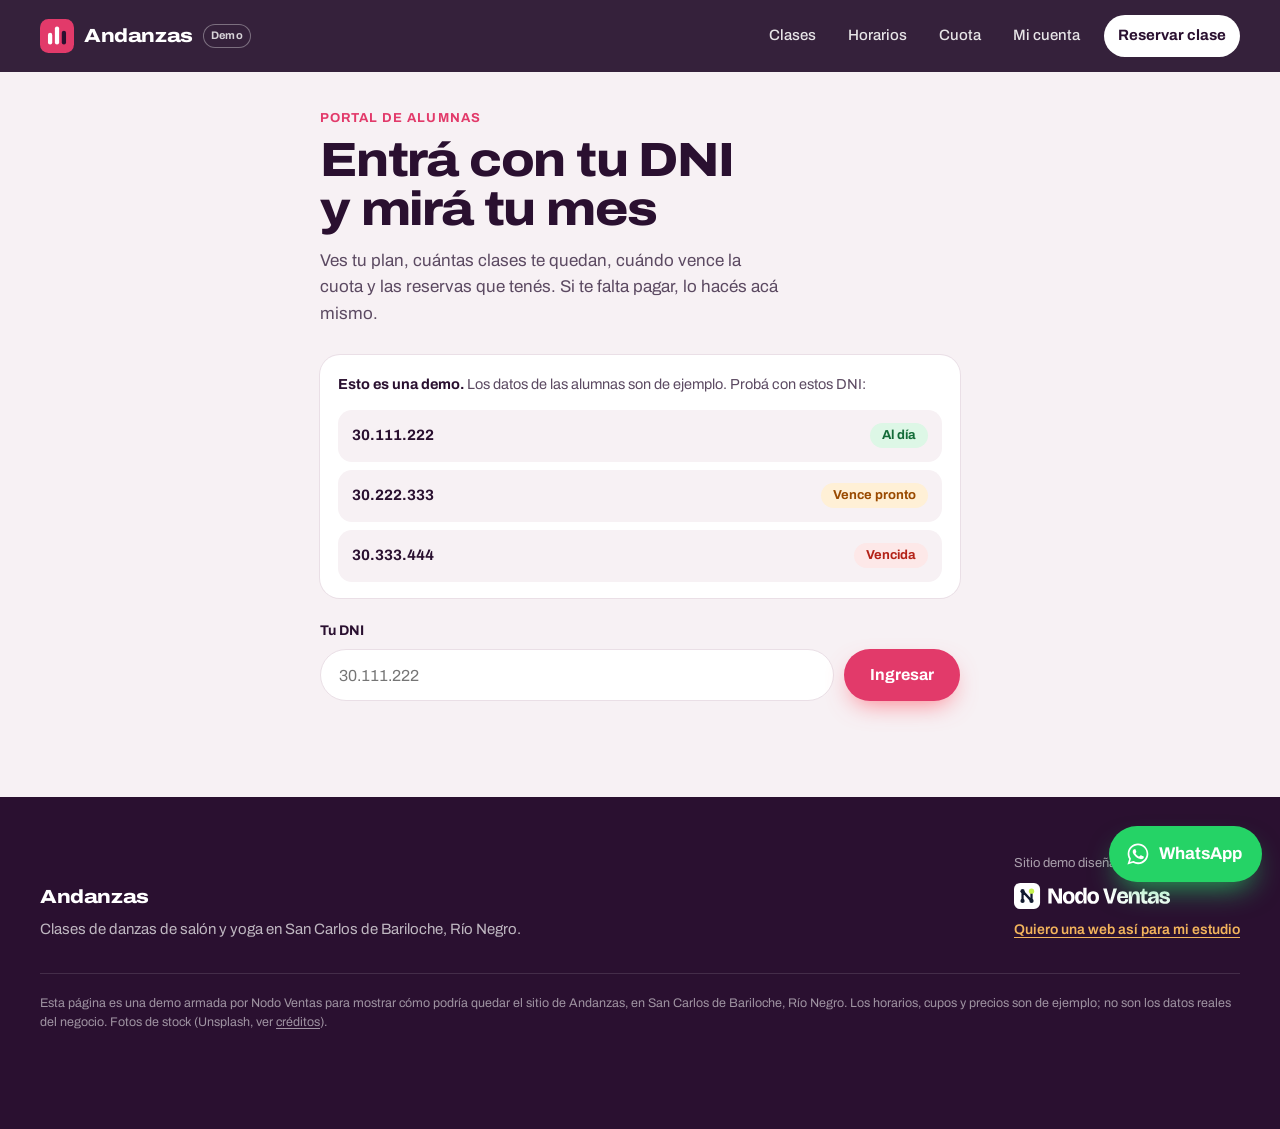
==== mi-cuenta/index.html @ 7ca219e8 "Demo personalizada de Nodo Ventas: demo-andanzas-bariloche" ====
<!DOCTYPE html>
<html lang="es-AR">
<head>
  <meta charset="utf-8">
  <meta name="viewport" content="width=device-width, initial-scale=1, viewport-fit=cover">
  <title>Portal de alumnas · Andanzas</title>
  <meta name="description" content="Entrá con tu DNI y mirá tu plan, cuántas clases te quedan, cuándo vence la cuota y tus reservas. Sitio demo creado por Nodo Ventas.">
  <meta name="robots" content="noindex, nofollow">
  <meta name="theme-color" content="#2A1030">
  <link rel="icon" href="../favicon.svg" type="image/svg+xml">
  <link rel="preconnect" href="https://fonts.googleapis.com">
  <link rel="preconnect" href="https://fonts.gstatic.com" crossorigin>
  <link href="https://fonts.googleapis.com/css2?family=Archivo:wdth,wght@62..125,400..900&display=swap" rel="stylesheet">
  <link rel="stylesheet" href="../styles.css">
  <link rel="stylesheet" href="portal.css">
</head>
<body class="subpage">
  <a class="skip" href="#contenido">Saltar al contenido</a>

  <header class="site-header solid" id="top">
    <div class="wrap header-inner">
      <a class="brand" href="../" aria-label="Andanzas, inicio">
        <svg class="brand-mark" viewBox="0 0 64 64" aria-hidden="true"><rect width="64" height="64" rx="16" fill="#E23A6A"/><rect x="15" y="26" width="8" height="22" rx="4" fill="#fff"/><rect x="28" y="14" width="8" height="34" rx="4" fill="#fff"/><rect x="41" y="22" width="8" height="26" rx="4" fill="#2A1030"/></svg>
        <span class="brand-name">Andanzas</span>
      </a>
      <a class="demo-tag" href="../oferta/" title="Sitio demo hecho por Nodo Ventas">Demo</a>
      <button class="menu-btn" type="button" aria-expanded="false" aria-controls="nav" aria-label="Abrir menú"><span></span><span></span></button>
      <nav class="nav" id="nav">
        <a href="../#clases">Clases</a>
        <a href="../#horarios">Horarios</a>
        <a href="../#cuota">Cuota</a>
        <a href="./" aria-current="page">Mi cuenta</a>
        <a class="nav-cta" href="../#horarios">Reservar clase</a>
      </nav>
    </div>
  </header>

  <main id="contenido" class="portal">
    <div class="wrap portal-wrap">
      <p class="portal-kicker">Portal de alumnas</p>
      <h1>Entrá con tu DNI y mirá tu mes</h1>
      <p class="portal-lead">Ves tu plan, cuántas clases te quedan, cuándo vence la cuota y las reservas que tenés. Si te falta pagar, lo hacés acá mismo.</p>

      <aside class="demo-banner" aria-label="Datos de la demo">
        <p><strong>Esto es una demo.</strong> Los datos de las alumnas son de ejemplo. Probá con estos DNI:</p>
        <div class="dni-hints">
          <button type="button" class="hint" data-dni="30111222">30.111.222 <span class="badge badge-ok">Al día</span></button>
          <button type="button" class="hint" data-dni="30222333">30.222.333 <span class="badge badge-pend">Vence pronto</span></button>
          <button type="button" class="hint" data-dni="30333444">30.333.444 <span class="badge badge-late">Vencida</span></button>
        </div>
      </aside>

      <form id="login-form" class="dni-form">
        <label for="dni">Tu DNI</label>
        <div class="dni-row">
          <input id="dni" name="dni" inputmode="numeric" autocomplete="off" required placeholder="30.111.222" aria-describedby="dni-error">
          <button class="btn btn-coral" type="submit">Ingresar</button>
        </div>
        <p class="form-error" id="dni-error" hidden>No encontramos ese DNI. En la demo usá uno de los tres de arriba.</p>
      </form>

      <section id="account-panel" class="account portal-account" hidden aria-live="polite"></section>
    </div>
  </main>

  <footer class="site-footer">
    <div class="wrap footer-grid">
      <div class="footer-brand">
        <span class="brand-name">Andanzas</span>
        <p>Clases de danzas de salón y yoga en San Carlos de Bariloche, Río Negro.</p>
      </div>
      <div class="made-by">
        <span>Sitio demo diseñado por</span>
        <a href="../oferta/" aria-label="Nodo Ventas, ver la oferta"><img src="../img/nodo/nodo-ventas-logo-blanco.svg" alt="Nodo Ventas" width="150" height="25"></a>
        <a class="made-link" href="../oferta/">Quiero una web así para mi estudio</a>
      </div>
    </div>
    <p class="wrap legal">Esta página es una demo armada por Nodo Ventas para mostrar cómo podría quedar el sitio de Andanzas, en San Carlos de Bariloche, Río Negro. Los horarios, cupos y precios son de ejemplo; no son los datos reales del negocio. Fotos de stock (Unsplash, ver <a href="../CREDITS.md">créditos</a>).</p>
  </footer>

  <a class="wa-float" href="https://wa.me/5491100000000?text=Hola%21%20Quiero%20reservar%20una%20clase%20de%20prueba" target="_blank" rel="noopener" aria-label="Escribir por WhatsApp">
    <svg viewBox="0 0 32 32" aria-hidden="true"><path fill="currentColor" d="M16 3C9 3 3.3 8.6 3.3 15.6c0 2.4.7 4.7 1.9 6.7L3 29l6.9-2.1c1.9 1 4 1.6 6.1 1.6 7 0 12.7-5.6 12.7-12.6S23 3 16 3zm0 23.2c-1.9 0-3.8-.5-5.4-1.5l-.4-.2-4.1 1.2 1.2-4-.3-.4a10.4 10.4 0 0 1-1.6-5.6C5.4 9.9 10.1 5.3 16 5.3s10.6 4.6 10.6 10.3S21.9 26.2 16 26.2zm5.8-7.7c-.3-.2-1.9-.9-2.2-1-.3-.1-.5-.2-.7.2-.2.3-.8 1-1 1.2-.2.2-.4.2-.7.1-.3-.2-1.3-.5-2.5-1.6-.9-.8-1.6-1.8-1.7-2.1-.2-.3 0-.5.1-.6l.5-.6c.2-.2.2-.3.3-.6.1-.2 0-.4 0-.6l-1-2.4c-.3-.6-.5-.5-.7-.5h-.6c-.2 0-.6.1-.9.4-.3.3-1.2 1.1-1.2 2.7s1.2 3.2 1.4 3.4c.2.2 2.4 3.6 5.8 5 2.9 1.1 3.4.9 4 .8.6-.1 1.9-.8 2.2-1.5.3-.8.3-1.4.2-1.5-.1-.2-.3-.3-.6-.4z"/></svg>
    <span>WhatsApp</span>
  </a>

  <div class="modal" id="modal-pago" hidden>
    <div class="sheet" role="dialog" aria-modal="true" aria-labelledby="pago-titulo">
      <button class="sheet-x" type="button" data-close aria-label="Cerrar">×</button>
      <div id="pago-form">
        <h2 id="pago-titulo">Cuota de noviembre</h2>
        <p class="pay-amount">$18.000</p>
        <p class="class-resume" id="pago-resumen">Plan 8 clases · Andanzas</p>
        <fieldset class="pay-methods">
          <legend>Medio de pago</legend>
          <label><input type="radio" name="pm" checked> Dinero en cuenta de Mercado Pago</label>
          <label><input type="radio" name="pm"> Tarjeta de débito o crédito</label>
        </fieldset>
        <button class="btn btn-mp btn-block" type="button" id="btn-pagar">Pagar $18.000</button>
        <p class="fine-print">Simulación de demo: no se abre un checkout real ni se cobra nada.</p>
      </div>
      <div id="pago-ok" hidden>
        <div class="ok-head">
          <span class="ok-check" aria-hidden="true"><svg viewBox="0 0 24 24"><path d="M5 12.5l4.2 4.2L19 7" fill="none" stroke="currentColor" stroke-width="2.6" stroke-linecap="round" stroke-linejoin="round"/></svg></span>
          <div><h2>Pago aprobado</h2><p class="class-resume">La cuota quedó acreditada en tu cuenta.</p></div>
        </div>
        <button class="btn btn-ink btn-block" type="button" data-close>Volver</button>
      </div>
    </div>
  </div>

  <script src="portal.js"></script>
</body>
</html>
---- styles.css ----
:root {
  --plum: #2A1030;
  --plum-2: #3D1848;
  --coral: #E23A6A;
  --coral-ink: #C41F52;
  --amber: #F3B45C;
  --paper: #FFFFFF;
  --mist: #F7F1F4;
  --ink: #2A1030;
  --ink-soft: #5C4A62;
  --line: #EADFE6;
  --mp: #009EE3;
  --wa: #25D366;
  --font: "Archivo", "Helvetica Neue", Arial, sans-serif;
  --max: 1200px;
  --ease: cubic-bezier(.16, 1, .3, 1);
}
*, *::before, *::after { box-sizing: border-box; }
html { scroll-behavior: smooth; -webkit-text-size-adjust: 100%; }
@media (prefers-reduced-motion: reduce) { html { scroll-behavior: auto; } *, *::before, *::after { animation: none !important; transition: none !important; } }
body { margin: 0; background: var(--paper); color: var(--ink); font-family: var(--font); font-size: 17px; line-height: 1.55; -webkit-font-smoothing: antialiased; font-variation-settings: "wdth" 100; }
::selection { background: var(--coral); color: #fff; }
img { max-width: 100%; display: block; }
a { color: inherit; text-underline-offset: .18em; }
button, input { font: inherit; color: inherit; }
button { cursor: pointer; }
:focus-visible { outline: 3px solid var(--amber); outline-offset: 3px; border-radius: 6px; }
h1, h2, h3 { margin: 0; line-height: 1.02; letter-spacing: -0.025em; font-weight: 800; font-stretch: 112%; font-variation-settings: "wdth" 112; text-wrap: balance; }
p { margin: 0; }
.wrap { width: min(var(--max), calc(100% - 40px)); margin-inline: auto; }
.skip { position: absolute; left: 12px; top: -48px; z-index: 100; background: var(--amber); color: var(--ink); padding: 8px 12px; border-radius: 8px; }
.skip:focus { top: 12px; }

/* header */
.site-header { position: fixed; inset: 0 0 auto; z-index: 40; color: #fff; transition: background .4s var(--ease), box-shadow .4s var(--ease); }
.site-header.solid { background: rgba(36, 16, 43, .92); backdrop-filter: saturate(1.4) blur(14px); box-shadow: 0 1px 0 rgba(255,255,255,.08); }
.header-inner { display: flex; align-items: center; justify-content: space-between; min-height: 72px; gap: 16px; }
.brand { display: inline-flex; align-items: center; gap: 10px; text-decoration: none; }
.brand-mark { width: 34px; height: 34px; }
.brand-name { font-weight: 800; font-size: 19px; letter-spacing: -0.02em; font-variation-settings: "wdth" 118; }
.nav { display: flex; align-items: center; gap: 4px; }
.nav a { text-decoration: none; font-size: 15px; font-weight: 500; padding: 9px 14px; border-radius: 999px; opacity: .88; transition: background .2s, opacity .2s; }
.nav a:hover { opacity: 1; background: rgba(255,255,255,.1); }
.nav .nav-cta { background: #fff; color: var(--plum); font-weight: 700; opacity: 1; margin-left: 6px; }
.nav .nav-cta:hover { background: var(--amber); }
.menu-btn { display: none; width: 44px; height: 44px; border: 0; border-radius: 12px; background: rgba(255,255,255,.12); position: relative; }
.menu-btn span { position: absolute; left: 13px; right: 13px; height: 2px; background: #fff; border-radius: 2px; transition: transform .3s var(--ease); }
.menu-btn span:first-child { top: 17px; } .menu-btn span:last-child { top: 25px; }
.menu-btn[aria-expanded="true"] span:first-child { transform: translateY(4px) rotate(45deg); }
.menu-btn[aria-expanded="true"] span:last-child { transform: translateY(-4px) rotate(-45deg); }
@media (max-width: 860px) {
  .menu-btn { display: block; }
  .nav { position: absolute; top: 72px; left: 12px; right: 12px; flex-direction: column; align-items: stretch; padding: 10px; border-radius: 18px; background: var(--plum); box-shadow: 0 24px 48px rgba(0,0,0,.35); opacity: 0; transform: translateY(-8px); pointer-events: none; transition: opacity .25s var(--ease), transform .25s var(--ease); }
  .nav.open { opacity: 1; transform: none; pointer-events: auto; }
  .nav a { padding: 14px 16px; font-size: 17px; }
  .nav .nav-cta { margin: 6px 0 0; text-align: center; }
}

/* buttons */
.btn { display: inline-flex; align-items: center; justify-content: center; gap: 8px; min-height: 52px; padding: 0 26px; border-radius: 999px; border: 0; font-weight: 700; font-size: 16px; text-decoration: none; transition: transform .2s var(--ease), background .2s, box-shadow .2s; }
.btn:active { transform: scale(.97); }
.btn-coral { background: var(--coral); color: #fff; box-shadow: 0 10px 24px -8px rgba(255,77,94,.7); }
.btn-coral:hover { background: var(--coral-ink); }
.btn-glass { background: rgba(255,255,255,.14); color: #fff; backdrop-filter: blur(8px); box-shadow: inset 0 0 0 1px rgba(255,255,255,.35); }
.btn-glass:hover { background: rgba(255,255,255,.24); }
.btn-ink { background: var(--plum); color: #fff; }
.btn-ink:hover { background: var(--plum-2); }
.btn-mp { background: var(--mp); color: #fff; }
.btn-mp:hover { background: #0088c4; }
.btn-ghost { background: transparent; box-shadow: inset 0 0 0 1.5px var(--line); color: var(--ink); }
.btn-block { width: 100%; }
.btn[disabled] { opacity: .45; cursor: not-allowed; box-shadow: none; }

/* hero */
.hero { position: relative; min-height: 100svh; display: flex; align-items: flex-end; color: #fff; overflow: hidden; background: var(--plum); }
.hero-img { position: absolute; inset: 0; width: 100%; height: 100%; object-fit: cover; object-position: 62% 30%; transform: scale(1.06); animation: settle 1.8s var(--ease) forwards; }
.hero-shade { position: absolute; inset: 0; background: linear-gradient(180deg, rgba(42, 16, 48,.55) 0%, rgba(42, 16, 48,0) 28%, rgba(42, 16, 48,.2) 50%, rgba(42, 16, 48,.94) 100%), linear-gradient(90deg, rgba(42, 16, 48,.7) 0%, rgba(42, 16, 48,0) 65%); }
.hero-inner { position: relative; padding: 96px 0 64px; display: grid; grid-template-columns: 1.15fr minmax(260px, 360px); gap: 40px; align-items: end; width: 100%; }
.hero-video { width: min(100%, 360px); aspect-ratio: 9 / 16; justify-self: end; border-radius: 22px; overflow: hidden; background: #000; box-shadow: 0 28px 60px -18px rgba(0,0,0,.7), 0 0 0 1px rgba(255,255,255,.14); }
.hero-video video { width: 100%; height: 100%; display: block; object-fit: contain; background: #000; }
.hero-copy { min-width: 0; }
.hero-title { font-size: clamp(50px, 9vw, 124px); line-height: .9; letter-spacing: -0.035em; font-weight: 900; font-variation-settings: "wdth" 125; max-width: 11ch; }
.hero-title span { display: inline-block; opacity: 0; transform: translateY(.35em); animation: rise .9s var(--ease) forwards; }
.hero-title span:nth-child(2) { animation-delay: .12s; }
.hero-title span:nth-child(3) { animation-delay: .24s; color: var(--amber); }
.hero-lead { max-width: 46ch; margin-top: 26px; font-size: clamp(17px, 1.6vw, 20px); color: rgba(255,255,255,.86); }
.hero-actions { display: flex; flex-wrap: wrap; gap: 12px; margin-top: 30px; }
.hero-meta { display: flex; align-items: center; gap: 10px; margin-top: 28px; font-size: 14px; color: rgba(255,255,255,.75); }
.live-dot { width: 9px; height: 9px; border-radius: 50%; background: #3BE07A; box-shadow: 0 0 0 0 rgba(59,224,122,.6); animation: pulse 2s infinite; }
@keyframes settle { to { transform: scale(1); } }
@keyframes rise { to { opacity: 1; transform: none; } }
@keyframes pulse { 70% { box-shadow: 0 0 0 10px rgba(59,224,122,0); } 100% { box-shadow: 0 0 0 0 rgba(59,224,122,0); } }

/* sections */
section { scroll-margin-top: 72px; }
.section-head { display: grid; grid-template-columns: 1.1fr 1fr; gap: 24px 64px; align-items: end; margin-bottom: 40px; }
.section-head h2 { font-size: clamp(36px, 5vw, 64px); }
.section-head p { color: var(--ink-soft); max-width: 48ch; }
@media (max-width: 860px) { .section-head { grid-template-columns: 1fr; margin-bottom: 28px; } }

.clases { padding: 104px 0 88px; }
.rail { display: grid; grid-auto-flow: column; grid-auto-columns: minmax(280px, 31%); gap: 18px; overflow-x: auto; scroll-snap-type: x mandatory; padding: 4px max(20px, calc((100% - var(--max)) / 2)) 24px; scroll-padding-inline: max(20px, calc((100% - var(--max)) / 2)); scrollbar-width: thin; scrollbar-color: var(--coral) var(--mist); }
.rail::-webkit-scrollbar { height: 6px; } .rail::-webkit-scrollbar-thumb { background: var(--coral); border-radius: 6px; } .rail::-webkit-scrollbar-track { background: var(--mist); }
@media (max-width: 860px) { .rail { grid-auto-columns: 78%; } }
.class-tile { position: relative; scroll-snap-align: start; border-radius: 22px; overflow: hidden; aspect-ratio: 4 / 5; background: var(--plum); color: #fff; isolation: isolate; }
.class-tile img { position: absolute; inset: 0; width: 100%; height: 100%; object-fit: cover; transition: transform .8s var(--ease); z-index: -1; }
.class-tile::after { content: ""; position: absolute; inset: 0; z-index: -1; background: linear-gradient(180deg, rgba(42, 16, 48,0) 40%, rgba(42, 16, 48,.92) 100%); }
.class-tile:hover img { transform: scale(1.05); }
.tile-copy { position: absolute; inset: auto 0 0; padding: 22px; }
.tile-copy h3 { font-size: 28px; }
.tile-copy p { margin-top: 6px; color: rgba(255,255,255,.85); font-size: 15px; }
.tile-meta { display: inline-block; margin-top: 12px; font-size: 13px; font-weight: 600; color: var(--amber); }

/* horarios */
.horarios { padding: 96px 0; background: var(--mist); }
.days { display: flex; gap: 8px; overflow-x: auto; padding-bottom: 6px; margin-bottom: 22px; scrollbar-width: none; }
.days::-webkit-scrollbar { display: none; }
.day { flex: 0 0 auto; min-width: 82px; padding: 12px 16px; border-radius: 16px; border: 0; background: #fff; color: var(--ink); text-align: left; box-shadow: inset 0 0 0 1px var(--line); transition: background .2s, color .2s; }
.day b { display: block; font-size: 17px; }
.day small { color: var(--ink-soft); font-size: 13px; }
.day[aria-selected="true"] { background: var(--plum); color: #fff; box-shadow: none; }
.day[aria-selected="true"] small { color: rgba(255,255,255,.7); }
.schedule { display: grid; gap: 12px; }
.slot { display: grid; grid-template-columns: 76px 96px 1fr auto; align-items: center; gap: 20px; padding: 14px 16px 14px 20px; border-radius: 20px; background: #fff; box-shadow: 0 1px 2px rgba(42, 16, 48,.06); animation: rise .5s var(--ease) both; opacity: 0; transform: translateY(8px); }
.slot:nth-child(2) { animation-delay: .05s; } .slot:nth-child(3) { animation-delay: .1s; }
.slot-time { font-size: 24px; font-weight: 800; font-variant-numeric: tabular-nums; letter-spacing: -0.02em; }
.slot-time small { display: block; font-size: 13px; font-weight: 500; color: var(--ink-soft); }
.slot img { width: 96px; height: 72px; object-fit: cover; border-radius: 12px; }
.slot h3 { font-size: 20px; letter-spacing: -0.015em; font-variation-settings: "wdth" 105; }
.slot-sub { color: var(--ink-soft); font-size: 14px; margin-top: 2px; }
.spots { display: flex; align-items: center; gap: 10px; margin-top: 8px; font-size: 13px; font-weight: 600; }
.bar { width: 110px; height: 6px; border-radius: 6px; background: var(--line); overflow: hidden; }
.bar i { display: block; height: 100%; background: var(--coral); border-radius: 6px; }
.spots.ok { color: #1F8A4C; } .spots.ok .bar i { background: #2EB866; }
.spots.warn { color: #C2410C; } .spots.warn .bar i { background: var(--amber); }
.spots.full { color: var(--ink-soft); }
.slot .btn { min-height: 46px; padding: 0 20px; font-size: 15px; }
@media (max-width: 720px) {
  .slot { grid-template-columns: 64px 1fr; grid-template-areas: "time info" "btn btn"; gap: 12px 14px; padding: 16px; }
  .slot img { display: none; }
  .slot-time { grid-area: time; font-size: 21px; }
  .slot-info { grid-area: info; }
  .slot .btn { grid-area: btn; width: 100%; }
}

/* cuota */
.cuota { padding: 112px 0; }
.cuota-grid { display: grid; grid-template-columns: 1fr minmax(320px, 440px); gap: 64px; align-items: center; }
.cuota-copy h2, .avisos-copy h2 { font-size: clamp(36px, 5vw, 60px); }
.cuota-copy > p, .avisos-copy > p { margin-top: 18px; color: var(--ink-soft); max-width: 46ch; }
.ticks { list-style: none; padding: 0; margin: 26px 0 0; display: grid; gap: 12px; }
.ticks li { display: flex; gap: 12px; align-items: flex-start; font-weight: 500; }
.ticks li::before { content: ""; flex: 0 0 22px; height: 22px; border-radius: 50%; background: var(--coral) url("data:image/svg+xml,%3Csvg xmlns='http://www.w3.org/2000/svg' viewBox='0 0 24 24'%3E%3Cpath d='M6 12.5l4 4L18 8' fill='none' stroke='white' stroke-width='3' stroke-linecap='round' stroke-linejoin='round'/%3E%3C/svg%3E") center/14px no-repeat; margin-top: 1px; }
.account { background: #fff; border-radius: 28px; padding: 26px; box-shadow: 0 30px 60px -24px rgba(42, 16, 48,.35), 0 0 0 1px var(--line); }
.account-head { display: flex; gap: 14px; align-items: center; padding-bottom: 18px; border-bottom: 1px solid var(--line); }
.account-head strong { display: block; font-size: 18px; } .account-head span { color: var(--ink-soft); font-size: 14px; }
.avatar { width: 48px; height: 48px; border-radius: 50%; display: grid; place-items: center; background: var(--amber); color: var(--plum); font-weight: 800; }
.fee-row { display: flex; justify-content: space-between; align-items: center; padding: 16px 0; border-bottom: 1px solid var(--line); }
.fee-row strong { display: block; } .fee-row span { color: var(--ink-soft); font-size: 14px; }
.badge { font-size: 13px; font-weight: 700; padding: 6px 12px; border-radius: 999px; }
.badge-ok { background: #DDF7E6; color: #136C38; }
.badge-pend { background: #FFF0D6; color: #9A4A00; }
.account .btn-mp { width: 100%; margin-top: 20px; }
.fine-print { font-size: 12.5px; color: var(--ink-soft); margin-top: 12px; }
@media (max-width: 860px) { .cuota-grid { grid-template-columns: 1fr; gap: 40px; } .cuota { padding: 80px 0; } }

/* avisos */
.avisos { padding: 112px 0; background: var(--plum); color: #fff; overflow: hidden; }
.avisos-grid { display: grid; grid-template-columns: minmax(300px, 380px) 1fr; gap: 80px; align-items: center; }
.avisos-copy > p { color: rgba(255,255,255,.78); }
.avisos-copy .btn { margin-top: 28px; background: #fff; color: var(--plum); }
.phone { border-radius: 40px; padding: 10px; background: #0E0711; box-shadow: 0 40px 80px -20px rgba(0,0,0,.6), 0 0 0 1px rgba(255,255,255,.08); transform: rotate(-2deg); }
.phone .wa-top { border-radius: 30px 30px 0 0; }
.phone .wa-body { border-radius: 0 0 30px 30px; min-height: 470px; }
@media (max-width: 860px) { .avisos-grid { grid-template-columns: 1fr; gap: 48px; } .phone { transform: none; max-width: 380px; } .avisos { padding: 80px 0; } }

/* whatsapp look */
.wa-top { display: flex; align-items: center; gap: 10px; padding: 12px 14px; background: #008069; color: #fff; }
.wa-back { font-size: 26px; line-height: 1; opacity: .9; }
.wa-ava { width: 36px; height: 36px; flex: 0 0 36px; } .wa-ava svg { width: 100%; height: 100%; }
.wa-name { display: flex; flex-direction: column; line-height: 1.2; } .wa-name b { font-size: 15px; } .wa-name small { font-size: 12px; opacity: .8; }
.wa-body { background: #EFEAE2; padding: 14px 12px 18px; display: flex; flex-direction: column; gap: 6px; color: #111B21; font-family: -apple-system, "Segoe UI", Roboto, Helvetica, Arial, sans-serif; font-size: 14.5px; line-height: 1.4; }
.wa-day { align-self: center; background: #fff; color: #54656F; font-size: 12px; padding: 4px 10px; border-radius: 8px; margin: 6px 0; box-shadow: 0 1px 1px rgba(0,0,0,.08); }
.bubble { max-width: 86%; padding: 7px 9px 6px; border-radius: 10px; box-shadow: 0 1px 1px rgba(0,0,0,.12); position: relative; }
.bubble.in { align-self: flex-start; background: #fff; border-top-left-radius: 2px; }
.bubble.out { align-self: flex-end; background: #D9FDD3; border-top-right-radius: 2px; }
.bubble time { display: block; text-align: right; font-size: 11px; color: #667781; margin-top: 2px; }
.ticks-blue { color: #53BDEB; letter-spacing: -3px; margin-left: 2px; }
.wa-link { color: #027EB5; text-decoration: underline; }

/* sala */
.sala { position: relative; min-height: 70vh; display: flex; align-items: flex-end; color: #fff; }
.sala img { position: absolute; inset: 0; width: 100%; height: 100%; object-fit: cover; }
.sala::before { content: ""; position: absolute; inset: 0; z-index: 1; background: linear-gradient(0deg, rgba(42, 16, 48,.85), rgba(42, 16, 48,0) 60%); }
.sala-copy { position: relative; z-index: 2; padding-bottom: 56px; }
.sala-copy h2 { font-size: clamp(30px, 4.4vw, 56px); max-width: 18ch; }

/* faq */
.faq { padding: 112px 0; }
.faq-grid { display: grid; grid-template-columns: 1fr 1.3fr; gap: 64px; }
.faq h2 { font-size: clamp(34px, 4.5vw, 56px); }
details { border-bottom: 1px solid var(--line); padding: 20px 0; }
summary { cursor: pointer; font-weight: 700; font-size: 19px; list-style: none; display: flex; justify-content: space-between; gap: 16px; }
summary::-webkit-details-marker { display: none; }
summary::after { content: "+"; font-weight: 400; font-size: 26px; line-height: 1; color: var(--coral); transition: transform .3s var(--ease); }
details[open] summary::after { transform: rotate(45deg); }
details p { margin-top: 10px; color: var(--ink-soft); max-width: 60ch; }
@media (max-width: 860px) { .faq-grid { grid-template-columns: 1fr; gap: 24px; } .faq { padding: 80px 0; } }

/* footer */
.site-footer { background: var(--plum); color: #fff; padding: 56px 0 96px; }
.footer-grid { display: flex; flex-wrap: wrap; justify-content: space-between; gap: 32px; align-items: flex-end; padding-bottom: 32px; border-bottom: 1px solid rgba(255,255,255,.12); }
.footer-brand p { color: rgba(255,255,255,.7); margin-top: 6px; font-size: 15px; }
.made-by { display: grid; gap: 10px; justify-items: start; }
.made-by > span { font-size: 13px; color: rgba(255,255,255,.6); }
.made-by img { height: 26px; width: auto; }
.made-link { font-size: 14px; font-weight: 600; color: var(--amber); }
.legal { font-size: 12.5px; color: rgba(255,255,255,.55); margin-top: 20px; }

/* floating */
.wa-float { position: fixed; right: 18px; bottom: 18px; z-index: 50; display: inline-flex; align-items: center; gap: 8px; height: 56px; padding: 0 20px 0 16px; border-radius: 999px; background: var(--wa); color: #fff; font-weight: 700; text-decoration: none; box-shadow: 0 14px 30px -10px rgba(37,211,102,.8); transition: transform .2s var(--ease); }
.wa-float:hover { transform: translateY(-2px); }
.wa-float svg { width: 26px; height: 26px; }
.demo-chip { position: fixed; left: 14px; bottom: 18px; z-index: 50; font-size: 12px; font-weight: 600; text-decoration: none; padding: 7px 12px; border-radius: 999px; background: rgba(42, 16, 48,.78); color: rgba(255,255,255,.9); backdrop-filter: blur(8px); box-shadow: inset 0 0 0 1px rgba(255,255,255,.18); }
@media (max-width: 520px) { .wa-float span { display: none; } .wa-float { padding: 0; width: 56px; justify-content: center; } }

/* modal */
.modal { position: fixed; inset: 0; z-index: 80; display: grid; place-items: end center; background: rgba(20,8,24,.55); backdrop-filter: blur(4px); padding: 0; }
@media (min-width: 640px) { .modal { place-items: center; padding: 24px; } }
.modal[hidden] { display: none; }
.sheet { position: relative; width: min(460px, 100%); max-height: 92svh; overflow: auto; background: #fff; color: var(--ink); border-radius: 26px 26px 0 0; padding: 30px 24px 26px; animation: sheet .45s var(--ease); }
@media (min-width: 640px) { .sheet { border-radius: 26px; } }
@keyframes sheet { from { transform: translateY(40px); opacity: 0; } }
.sheet h2 { font-size: 28px; }
.sheet-x { position: absolute; right: 14px; top: 14px; width: 38px; height: 38px; border-radius: 50%; border: 0; background: var(--mist); font-size: 22px; line-height: 1; }
.class-resume { color: var(--ink-soft); margin-top: 6px; }
.sheet label { display: block; font-weight: 600; font-size: 14px; margin: 18px 0 6px; }
.sheet input:not([type="radio"]) { width: 100%; height: 52px; border-radius: 14px; border: 1.5px solid var(--line); padding: 0 16px; font-size: 16px; background: #fff; }
.sheet input:focus { outline: none; border-color: var(--coral); box-shadow: 0 0 0 4px rgba(255,77,94,.15); }
.sheet .btn-block { margin-top: 22px; }
.ok-head { display: flex; gap: 14px; align-items: center; }
.ok-check { width: 52px; height: 52px; flex: 0 0 52px; border-radius: 50%; background: #2EB866; color: #fff; display: grid; place-items: center; animation: pop .5s var(--ease); }
.ok-check svg { width: 28px; height: 28px; }
@keyframes pop { from { transform: scale(.4); opacity: 0; } }
.wa-label { margin: 22px 0 8px; font-size: 13px; font-weight: 600; color: var(--ink-soft); }
.wa-mini { border-radius: 18px; overflow: hidden; box-shadow: 0 0 0 1px var(--line); }
.wa-mini .wa-body { min-height: 0; }
.wa-mini .bubble { animation: rise .5s .25s var(--ease) both; opacity: 0; transform: translateY(8px); }
.pay-amount { font-size: 44px; font-weight: 800; letter-spacing: -0.03em; margin-top: 10px; font-variant-numeric: tabular-nums; }
.pay-methods { border: 0; padding: 0; margin: 18px 0 0; display: grid; gap: 8px; }
.pay-methods legend { font-weight: 600; font-size: 14px; margin-bottom: 8px; }
.pay-methods label { margin: 0; display: flex; gap: 10px; align-items: center; padding: 14px; border-radius: 14px; box-shadow: inset 0 0 0 1.5px var(--line); font-weight: 500; }
.pay-methods label:has(input:checked) { box-shadow: inset 0 0 0 2px var(--mp); }
.pay-methods input { accent-color: var(--mp); }
.btn.loading { pointer-events: none; opacity: .8; }
.btn.loading::after { content: ""; width: 16px; height: 16px; border-radius: 50%; border: 2px solid rgba(255,255,255,.5); border-top-color: #fff; animation: spin .7s linear infinite; }
@keyframes spin { to { transform: rotate(360deg); } }

.demo-tag { margin-right: auto; margin-left: -6px; font-size: 11px; font-weight: 700; letter-spacing: .02em; text-decoration: none; padding: 3px 8px; border-radius: 999px; color: rgba(255,255,255,.8); box-shadow: inset 0 0 0 1px rgba(255,255,255,.35); }
.demo-tag:hover { color: #fff; box-shadow: inset 0 0 0 1px #fff; }
@media (max-width: 900px) {
  .hero { min-height: 0; align-items: stretch; overflow: hidden; }
  .hero-inner { grid-template-columns: 1fr; justify-items: center; padding: 88px 0 48px; gap: 28px; }
  .hero-video { width: min(100%, calc(68svh * 9 / 16), 380px); justify-self: center; }
  .hero-copy { width: 100%; }
}
@media (max-width: 600px) { .hero-img { object-position: 58% 18%; } }

.hero-inner.no-video { grid-template-columns: minmax(0, 34rem); }
@media (max-width: 860px) { .hero-inner.no-video { grid-template-columns: 1fr; } }
---- mi-cuenta/portal.css ----
/* Portal de alumnas — misma base visual que la demo Andanzas */
body.subpage { background: var(--mist); padding-top: 72px; }
body.subpage .site-header { background: rgba(36, 16, 43, .92); backdrop-filter: saturate(1.4) blur(14px); box-shadow: 0 1px 0 rgba(255,255,255,.08); }

.portal { padding: 36px 0 96px; }
.portal-wrap { max-width: 640px; }
.portal-kicker { font-size: 13px; font-weight: 700; letter-spacing: .08em; text-transform: uppercase; color: var(--coral); }
.portal h1 { font-size: clamp(32px, 7vw, 48px); margin-top: 8px; }
.portal-lead { margin-top: 14px; color: var(--ink-soft); max-width: 46ch; }

.demo-banner { margin-top: 28px; background: #fff; border-radius: 20px; padding: 18px 18px 16px; box-shadow: 0 0 0 1px var(--line); }
.demo-banner p { font-size: 14.5px; color: var(--ink-soft); }
.demo-banner strong { color: var(--ink); }
.dni-hints { display: grid; gap: 8px; margin-top: 14px; }
.hint { display: flex; align-items: center; justify-content: space-between; gap: 12px; width: 100%; min-height: 52px; padding: 0 14px; border: 0; border-radius: 14px; background: var(--mist); font: 700 15px/1 var(--font); color: var(--ink); font-variant-numeric: tabular-nums; text-align: left; box-shadow: inset 0 0 0 1.5px transparent; transition: background .2s, box-shadow .2s; }
.hint:hover, .hint:focus-visible { background: #fff; box-shadow: inset 0 0 0 1.5px var(--coral); }
.hint .badge { flex: 0 0 auto; }

.badge-late { background: #FDE8E8; color: #B42318; }

.dni-form { margin-top: 22px; }
.dni-form label { display: block; font-weight: 700; font-size: 14px; margin-bottom: 8px; }
.dni-row { display: grid; grid-template-columns: 1fr auto; gap: 10px; }
.dni-form input { width: 100%; height: 52px; border-radius: 999px; border: 1.5px solid var(--line); padding: 0 18px; font-size: 16px; background: #fff; font-variant-numeric: tabular-nums; }
.dni-form input:focus { outline: none; border-color: var(--coral); box-shadow: 0 0 0 4px rgba(255,77,94,.15); }
.form-error { margin-top: 10px; font-size: 14px; font-weight: 600; color: #B42318; }
@media (max-width: 520px) { .dni-row { grid-template-columns: 1fr; } }

.portal-account { margin-top: 22px; }
.portal-account .account-head { align-items: flex-start; }
.account-actions { margin-left: auto; align-self: start; }
.btn-text { border: 0; background: none; color: var(--ink-soft); font: 600 12px/1 var(--font); padding: 6px 0; white-space: nowrap; }
.btn-text:hover { color: var(--ink); text-decoration: underline; text-underline-offset: .18em; }

.stat { padding: 18px 0; border-bottom: 1px solid var(--line); }
.stat-label { font-size: 13px; font-weight: 600; color: var(--ink-soft); }
.stat-value { margin-top: 4px; font-size: 22px; font-weight: 800; letter-spacing: -0.03em; }
.stat-value b { color: var(--coral); }
.meter { margin-top: 12px; height: 8px; border-radius: 8px; background: var(--line); overflow: hidden; }
.meter i { display: block; height: 100%; background: var(--coral); border-radius: 8px; }

.portal-account .fee-row { padding: 18px 0; }
.fee-note { display: block; font-size: 13px; color: var(--ink-soft); font-weight: 500; margin-top: 2px; }

.reservas { padding: 18px 0 8px; }
.reservas h2 { font-size: 16px; letter-spacing: 0; font-stretch: 100%; font-variation-settings: "wdth" 100; }
.reservas ul { list-style: none; padding: 0; margin: 12px 0 0; display: grid; gap: 8px; }
.reservas li { display: grid; grid-template-columns: 92px 1fr; gap: 12px; align-items: center; padding: 12px 14px; border-radius: 14px; background: var(--mist); }
.reservas .when { font-weight: 800; font-size: 14px; letter-spacing: -0.02em; }
.reservas .when small { display: block; font-weight: 600; color: var(--ink-soft); font-size: 12px; }
.reservas .what { font-weight: 700; font-size: 15px; }
.reservas .what small { display: block; font-weight: 500; color: var(--ink-soft); font-size: 13px; }
.empty { color: var(--ink-soft); font-size: 14.5px; margin-top: 8px; }

body.logged-in .dni-form { display: none; }

body.logged-in .portal { padding-top: 20px; padding-bottom: 72px; }
body.logged-in .portal-lead { display: none; }
body.logged-in .portal h1 { font-size: clamp(26px, 6vw, 34px); }
body.logged-in .demo-banner { padding: 12px 14px; margin-top: 16px; }
body.logged-in .demo-banner p { font-size: 13px; }
body.logged-in .dni-hints { gap: 6px; }
body.logged-in .hint { min-height: 44px; font-size: 14px; }
body.logged-in .portal-account { margin-top: 16px; }

.portal-account .account-head span { white-space: nowrap; }
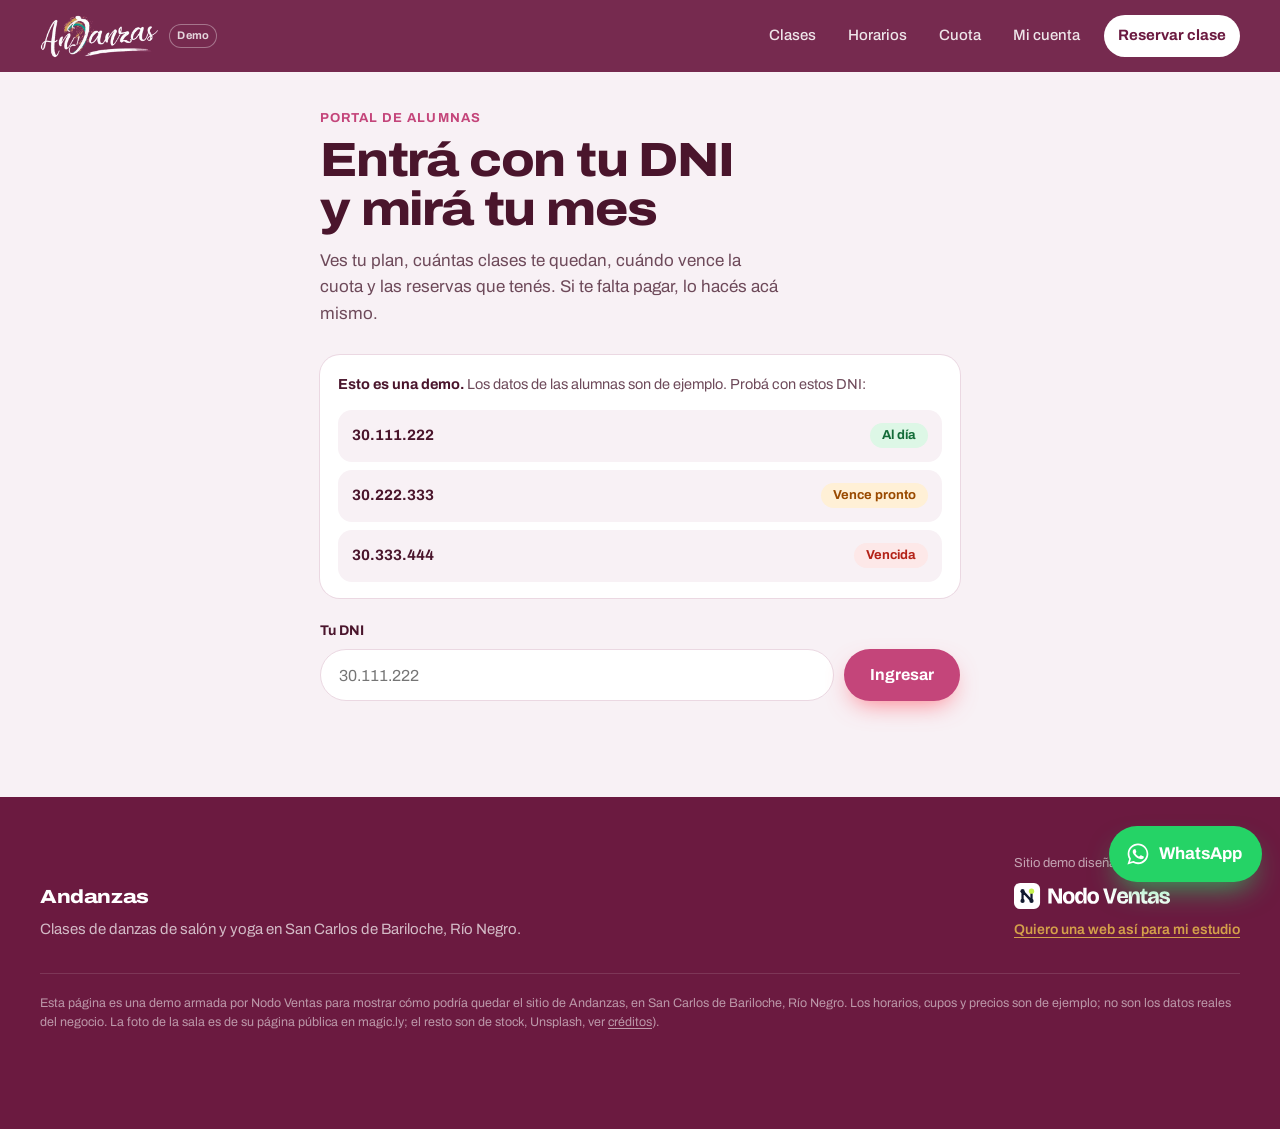
==== commit 2c869652: "Branding real del negocio: logo, colores y fotos públicas" ====
--- a/mi-cuenta/index.html
+++ b/mi-cuenta/index.html
@@ -6,8 +6,8 @@
   <title>Portal de alumnas · Andanzas</title>
   <meta name="description" content="Entrá con tu DNI y mirá tu plan, cuántas clases te quedan, cuándo vence la cuota y tus reservas. Sitio demo creado por Nodo Ventas.">
   <meta name="robots" content="noindex, nofollow">
-  <meta name="theme-color" content="#2A1030">
-  <link rel="icon" href="../favicon.svg" type="image/svg+xml">
+  <meta name="theme-color" content="#6B1A40">
+  <link rel="icon" href="../img/brand/favicon.png" type="image/png">
   <link rel="preconnect" href="https://fonts.googleapis.com">
   <link rel="preconnect" href="https://fonts.gstatic.com" crossorigin>
   <link href="https://fonts.googleapis.com/css2?family=Archivo:wdth,wght@62..125,400..900&display=swap" rel="stylesheet">
@@ -20,8 +20,7 @@
   <header class="site-header solid" id="top">
     <div class="wrap header-inner">
       <a class="brand" href="../" aria-label="Andanzas, inicio">
-        <svg class="brand-mark" viewBox="0 0 64 64" aria-hidden="true"><rect width="64" height="64" rx="16" fill="#E23A6A"/><rect x="15" y="26" width="8" height="22" rx="4" fill="#fff"/><rect x="28" y="14" width="8" height="34" rx="4" fill="#fff"/><rect x="41" y="22" width="8" height="26" rx="4" fill="#2A1030"/></svg>
-        <span class="brand-name">Andanzas</span>
+        <img class="brand-logo" src="../img/brand/logo.png" alt="Andanzas">
       </a>
       <a class="demo-tag" href="../oferta/" title="Sitio demo hecho por Nodo Ventas">Demo</a>
       <button class="menu-btn" type="button" aria-expanded="false" aria-controls="nav" aria-label="Abrir menú"><span></span><span></span></button>
@@ -75,7 +74,7 @@
         <a class="made-link" href="../oferta/">Quiero una web así para mi estudio</a>
       </div>
     </div>
-    <p class="wrap legal">Esta página es una demo armada por Nodo Ventas para mostrar cómo podría quedar el sitio de Andanzas, en San Carlos de Bariloche, Río Negro. Los horarios, cupos y precios son de ejemplo; no son los datos reales del negocio. Fotos de stock (Unsplash, ver <a href="../CREDITS.md">créditos</a>).</p>
+    <p class="wrap legal">Esta página es una demo armada por Nodo Ventas para mostrar cómo podría quedar el sitio de Andanzas, en San Carlos de Bariloche, Río Negro. Los horarios, cupos y precios son de ejemplo; no son los datos reales del negocio. La foto de la sala es de su página pública en magic.ly; el resto son de stock, Unsplash, ver <a href="../CREDITS.md">créditos</a>).</p>
   </footer>
 
   <a class="wa-float" href="https://wa.me/5491100000000?text=Hola%21%20Quiero%20reservar%20una%20clase%20de%20prueba" target="_blank" rel="noopener" aria-label="Escribir por WhatsApp">
--- a/styles.css
+++ b/styles.css
@@ -1,14 +1,14 @@
 :root {
-  --plum: #2A1030;
-  --plum-2: #3D1848;
-  --coral: #E23A6A;
-  --coral-ink: #C41F52;
-  --amber: #F3B45C;
+  --plum: #6B1A40;
+  --plum-2: #802850;
+  --coral: #C4457A;
+  --coral-ink: #A83062;
+  --amber: #D4A04A;
   --paper: #FFFFFF;
-  --mist: #F7F1F4;
-  --ink: #2A1030;
-  --ink-soft: #5C4A62;
-  --line: #EADFE6;
+  --mist: #F8F1F5;
+  --ink: #4A152C;
+  --ink-soft: #6E4A5A;
+  --line: #EBD8E2;
   --mp: #009EE3;
   --wa: #25D366;
   --font: "Archivo", "Helvetica Neue", Arial, sans-serif;
@@ -33,11 +33,28 @@
 
 /* header */
 .site-header { position: fixed; inset: 0 0 auto; z-index: 40; color: #fff; transition: background .4s var(--ease), box-shadow .4s var(--ease); }
-.site-header.solid { background: rgba(36, 16, 43, .92); backdrop-filter: saturate(1.4) blur(14px); box-shadow: 0 1px 0 rgba(255,255,255,.08); }
+.site-header.solid { background: rgba(107, 26, 64, .92); backdrop-filter: saturate(1.4) blur(14px); box-shadow: 0 1px 0 rgba(255,255,255,.08); }
 .header-inner { display: flex; align-items: center; justify-content: space-between; min-height: 72px; gap: 16px; }
 .brand { display: inline-flex; align-items: center; gap: 10px; text-decoration: none; }
 .brand-mark { width: 34px; height: 34px; }
 .brand-name { font-weight: 800; font-size: 19px; letter-spacing: -0.02em; font-variation-settings: "wdth" 118; }
+
+/* branding real */
+.brand-logo { display: block; height: 44px; width: auto; max-width: 200px; object-fit: contain; }
+.brand-logo.round { height: 48px; width: 48px; max-width: 48px; border-radius: 50%; background: #fff; object-fit: cover; box-shadow: 0 0 0 1px rgba(255,255,255,.18); }
+.brand-logo.tile { height: 52px; width: auto; max-width: 168px; border-radius: 8px; background: #fff; padding: 3px 5px; object-fit: contain; }
+.brand-wordmark { display: flex; flex-direction: column; justify-content: center; line-height: 1; color: #fff; text-decoration: none; }
+.brand-wordmark .wm-name { font-weight: 500; font-size: 22px; letter-spacing: 0.01em; font-variation-settings: "wdth" 110; }
+.brand-wordmark .wm-sub { font-size: 9px; font-weight: 600; letter-spacing: 0.16em; text-transform: uppercase; opacity: .88; margin-top: 3px; }
+.brand-wordmark.gm .wm-name { font-weight: 800; font-size: 24px; letter-spacing: -0.04em; text-transform: lowercase; font-variation-settings: "wdth" 125; }
+.brand-wordmark.gm .wm-sub { letter-spacing: 0.22em; font-weight: 600; font-size: 9px; }
+@media (max-width: 860px) {
+  .brand-logo { height: 38px; max-width: 150px; }
+  .brand-logo.round { height: 42px; width: 42px; max-width: 42px; }
+  .brand-logo.tile { height: 48px; max-width: 150px; }
+  .brand-wordmark .wm-name { font-size: 20px; }
+}
+
 .nav { display: flex; align-items: center; gap: 4px; }
 .nav a { text-decoration: none; font-size: 15px; font-weight: 500; padding: 9px 14px; border-radius: 999px; opacity: .88; transition: background .2s, opacity .2s; }
 .nav a:hover { opacity: 1; background: rgba(255,255,255,.1); }
@@ -74,7 +91,7 @@
 /* hero */
 .hero { position: relative; min-height: 100svh; display: flex; align-items: flex-end; color: #fff; overflow: hidden; background: var(--plum); }
 .hero-img { position: absolute; inset: 0; width: 100%; height: 100%; object-fit: cover; object-position: 62% 30%; transform: scale(1.06); animation: settle 1.8s var(--ease) forwards; }
-.hero-shade { position: absolute; inset: 0; background: linear-gradient(180deg, rgba(42, 16, 48,.55) 0%, rgba(42, 16, 48,0) 28%, rgba(42, 16, 48,.2) 50%, rgba(42, 16, 48,.94) 100%), linear-gradient(90deg, rgba(42, 16, 48,.7) 0%, rgba(42, 16, 48,0) 65%); }
+.hero-shade { position: absolute; inset: 0; background: linear-gradient(180deg, rgba(107, 26, 64,.55) 0%, rgba(107, 26, 64,0) 28%, rgba(107, 26, 64,.2) 50%, rgba(107, 26, 64,.94) 100%), linear-gradient(90deg, rgba(107, 26, 64,.7) 0%, rgba(107, 26, 64,0) 65%); }
 .hero-inner { position: relative; padding: 96px 0 64px; display: grid; grid-template-columns: 1.15fr minmax(260px, 360px); gap: 40px; align-items: end; width: 100%; }
 .hero-video { width: min(100%, 360px); aspect-ratio: 9 / 16; justify-self: end; border-radius: 22px; overflow: hidden; background: #000; box-shadow: 0 28px 60px -18px rgba(0,0,0,.7), 0 0 0 1px rgba(255,255,255,.14); }
 .hero-video video { width: 100%; height: 100%; display: block; object-fit: contain; background: #000; }
@@ -104,7 +121,7 @@
 @media (max-width: 860px) { .rail { grid-auto-columns: 78%; } }
 .class-tile { position: relative; scroll-snap-align: start; border-radius: 22px; overflow: hidden; aspect-ratio: 4 / 5; background: var(--plum); color: #fff; isolation: isolate; }
 .class-tile img { position: absolute; inset: 0; width: 100%; height: 100%; object-fit: cover; transition: transform .8s var(--ease); z-index: -1; }
-.class-tile::after { content: ""; position: absolute; inset: 0; z-index: -1; background: linear-gradient(180deg, rgba(42, 16, 48,0) 40%, rgba(42, 16, 48,.92) 100%); }
+.class-tile::after { content: ""; position: absolute; inset: 0; z-index: -1; background: linear-gradient(180deg, rgba(107, 26, 64,0) 40%, rgba(107, 26, 64,.92) 100%); }
 .class-tile:hover img { transform: scale(1.05); }
 .tile-copy { position: absolute; inset: auto 0 0; padding: 22px; }
 .tile-copy h3 { font-size: 28px; }
@@ -121,7 +138,7 @@
 .day[aria-selected="true"] { background: var(--plum); color: #fff; box-shadow: none; }
 .day[aria-selected="true"] small { color: rgba(255,255,255,.7); }
 .schedule { display: grid; gap: 12px; }
-.slot { display: grid; grid-template-columns: 76px 96px 1fr auto; align-items: center; gap: 20px; padding: 14px 16px 14px 20px; border-radius: 20px; background: #fff; box-shadow: 0 1px 2px rgba(42, 16, 48,.06); animation: rise .5s var(--ease) both; opacity: 0; transform: translateY(8px); }
+.slot { display: grid; grid-template-columns: 76px 96px 1fr auto; align-items: center; gap: 20px; padding: 14px 16px 14px 20px; border-radius: 20px; background: #fff; box-shadow: 0 1px 2px rgba(107, 26, 64,.06); animation: rise .5s var(--ease) both; opacity: 0; transform: translateY(8px); }
 .slot:nth-child(2) { animation-delay: .05s; } .slot:nth-child(3) { animation-delay: .1s; }
 .slot-time { font-size: 24px; font-weight: 800; font-variant-numeric: tabular-nums; letter-spacing: -0.02em; }
 .slot-time small { display: block; font-size: 13px; font-weight: 500; color: var(--ink-soft); }
@@ -151,7 +168,7 @@
 .ticks { list-style: none; padding: 0; margin: 26px 0 0; display: grid; gap: 12px; }
 .ticks li { display: flex; gap: 12px; align-items: flex-start; font-weight: 500; }
 .ticks li::before { content: ""; flex: 0 0 22px; height: 22px; border-radius: 50%; background: var(--coral) url("data:image/svg+xml,%3Csvg xmlns='http://www.w3.org/2000/svg' viewBox='0 0 24 24'%3E%3Cpath d='M6 12.5l4 4L18 8' fill='none' stroke='white' stroke-width='3' stroke-linecap='round' stroke-linejoin='round'/%3E%3C/svg%3E") center/14px no-repeat; margin-top: 1px; }
-.account { background: #fff; border-radius: 28px; padding: 26px; box-shadow: 0 30px 60px -24px rgba(42, 16, 48,.35), 0 0 0 1px var(--line); }
+.account { background: #fff; border-radius: 28px; padding: 26px; box-shadow: 0 30px 60px -24px rgba(107, 26, 64,.35), 0 0 0 1px var(--line); }
 .account-head { display: flex; gap: 14px; align-items: center; padding-bottom: 18px; border-bottom: 1px solid var(--line); }
 .account-head strong { display: block; font-size: 18px; } .account-head span { color: var(--ink-soft); font-size: 14px; }
 .avatar { width: 48px; height: 48px; border-radius: 50%; display: grid; place-items: center; background: var(--amber); color: var(--plum); font-weight: 800; }
@@ -191,7 +208,7 @@
 /* sala */
 .sala { position: relative; min-height: 70vh; display: flex; align-items: flex-end; color: #fff; }
 .sala img { position: absolute; inset: 0; width: 100%; height: 100%; object-fit: cover; }
-.sala::before { content: ""; position: absolute; inset: 0; z-index: 1; background: linear-gradient(0deg, rgba(42, 16, 48,.85), rgba(42, 16, 48,0) 60%); }
+.sala::before { content: ""; position: absolute; inset: 0; z-index: 1; background: linear-gradient(0deg, rgba(107, 26, 64,.85), rgba(107, 26, 64,0) 60%); }
 .sala-copy { position: relative; z-index: 2; padding-bottom: 56px; }
 .sala-copy h2 { font-size: clamp(30px, 4.4vw, 56px); max-width: 18ch; }
 
@@ -221,7 +238,7 @@
 .wa-float { position: fixed; right: 18px; bottom: 18px; z-index: 50; display: inline-flex; align-items: center; gap: 8px; height: 56px; padding: 0 20px 0 16px; border-radius: 999px; background: var(--wa); color: #fff; font-weight: 700; text-decoration: none; box-shadow: 0 14px 30px -10px rgba(37,211,102,.8); transition: transform .2s var(--ease); }
 .wa-float:hover { transform: translateY(-2px); }
 .wa-float svg { width: 26px; height: 26px; }
-.demo-chip { position: fixed; left: 14px; bottom: 18px; z-index: 50; font-size: 12px; font-weight: 600; text-decoration: none; padding: 7px 12px; border-radius: 999px; background: rgba(42, 16, 48,.78); color: rgba(255,255,255,.9); backdrop-filter: blur(8px); box-shadow: inset 0 0 0 1px rgba(255,255,255,.18); }
+.demo-chip { position: fixed; left: 14px; bottom: 18px; z-index: 50; font-size: 12px; font-weight: 600; text-decoration: none; padding: 7px 12px; border-radius: 999px; background: rgba(107, 26, 64,.78); color: rgba(255,255,255,.9); backdrop-filter: blur(8px); box-shadow: inset 0 0 0 1px rgba(255,255,255,.18); }
 @media (max-width: 520px) { .wa-float span { display: none; } .wa-float { padding: 0; width: 56px; justify-content: center; } }
 
 /* modal */
--- a/mi-cuenta/portal.css
+++ b/mi-cuenta/portal.css
@@ -1,6 +1,6 @@
 /* Portal de alumnas — misma base visual que la demo Andanzas */
 body.subpage { background: var(--mist); padding-top: 72px; }
-body.subpage .site-header { background: rgba(36, 16, 43, .92); backdrop-filter: saturate(1.4) blur(14px); box-shadow: 0 1px 0 rgba(255,255,255,.08); }
+body.subpage .site-header { background: rgba(107, 26, 64, .92); backdrop-filter: saturate(1.4) blur(14px); box-shadow: 0 1px 0 rgba(255,255,255,.08); }
 
 .portal { padding: 36px 0 96px; }
 .portal-wrap { max-width: 640px; }
